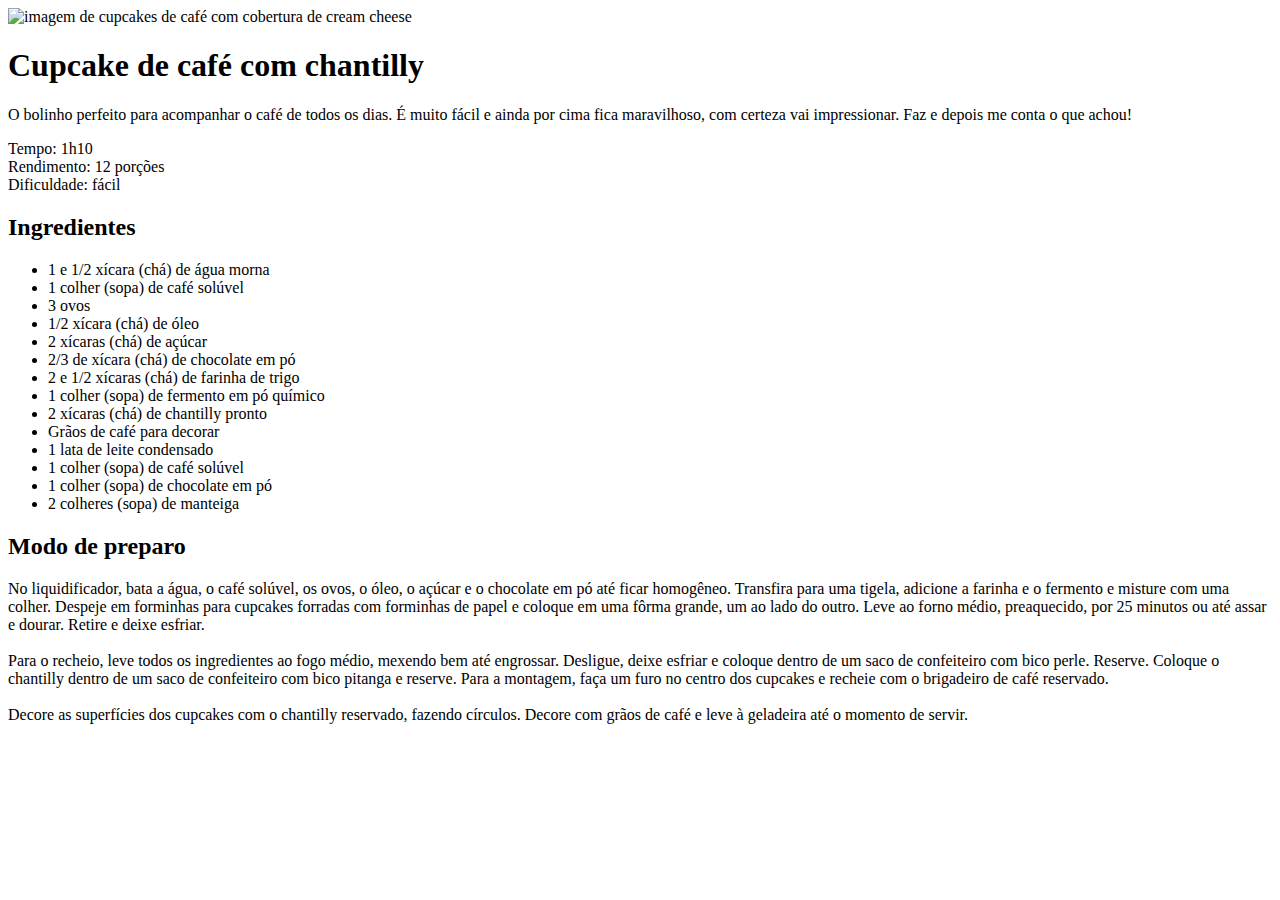
==== index.html @ 445bb9af "alteração da pasta principal do projeto" ====
<!DOCTYPE html>
<html lang="pt-br">
<head>
    <meta charset="UTF-8">
    <meta name="viewport" content="width=device-width, initial-scale=1.0">
    <title>Página de Receita</title>
    <link rel="stylesheet" href="style.css">
</head>
<body>
    <div id="page">
        <img src="./assets/main-image.jpg" alt="imagem de cupcakes de café com cobertura de cream cheese">
        <main>
            <section id="about">
                <h1>Cupcake de café com chantilly</h1>

                <p>
                    O bolinho perfeito para acompanhar o café de todos os dias. É muito fácil e ainda por cima fica
                    maravilhoso, com certeza vai impressionar. Faz e depois me conta o que achou!
                </p>

                <p>
                    Tempo: 1h10 <br>
                    Rendimento: 12 porções <br>
                    Dificuldade: fácil
                </p>
            </section>
            <section id="ingredients">
                <h2>Ingredientes</h2>

                <ul>
                    <li>1 e 1/2 xícara (chá) de água morna</li>
                    <li>1 colher (sopa) de café solúvel</li>
                    <li>3 ovos</li>
                    <li>1/2 xícara (chá) de óleo</li>
                    <li>2 xícaras (chá) de açúcar</li>
                    <li>2/3 de xícara (chá) de chocolate em pó</li>
                    <li>2 e 1/2 xícaras (chá) de farinha de trigo</li>
                    <li>1 colher (sopa) de fermento em pó químico</li>
                    <li>2 xícaras (chá) de chantilly pronto</li>
                    <li>Grãos de café para decorar</li>
                    <li>1 lata de leite condensado</li>
                    <li>1 colher (sopa) de café solúvel</li>
                    <li>1 colher (sopa) de chocolate em pó</li>
                    <li>2 colheres (sopa) de manteiga</li>
                </ul>
            </section>
            <section id="preparation">
                <h2>Modo de preparo</h2>

                <p>
                    No liquidificador, bata a água, o café solúvel, os ovos, o óleo, o açúcar e o chocolate em pó até
                    ficar homogêneo. Transfira para uma tigela, adicione a farinha e o fermento e misture com uma
                    colher. Despeje em forminhas para cupcakes forradas com forminhas de papel e coloque em uma fôrma
                    grande, um ao lado do outro. Leve ao forno médio, preaquecido, por 25 minutos ou até assar e dourar.
                    Retire e deixe esfriar.
                    <br><br>
                    Para o recheio, leve todos os ingredientes ao fogo médio, mexendo bem até engrossar. Desligue, deixe
                    esfriar e coloque dentro de um saco de confeiteiro com bico perle. Reserve. Coloque o chantilly
                    dentro de um saco de confeiteiro com bico pitanga e reserve.
                    Para a montagem, faça um furo no centro dos cupcakes e recheie com o brigadeiro de café reservado.
                    <br><br>
                    Decore as superfícies dos cupcakes com o chantilly reservado, fazendo círculos. Decore com grãos de
                    café e leve à geladeira até o momento de servir.
                </p>

            </section>
        </main>
    </div>
</body>
</html>
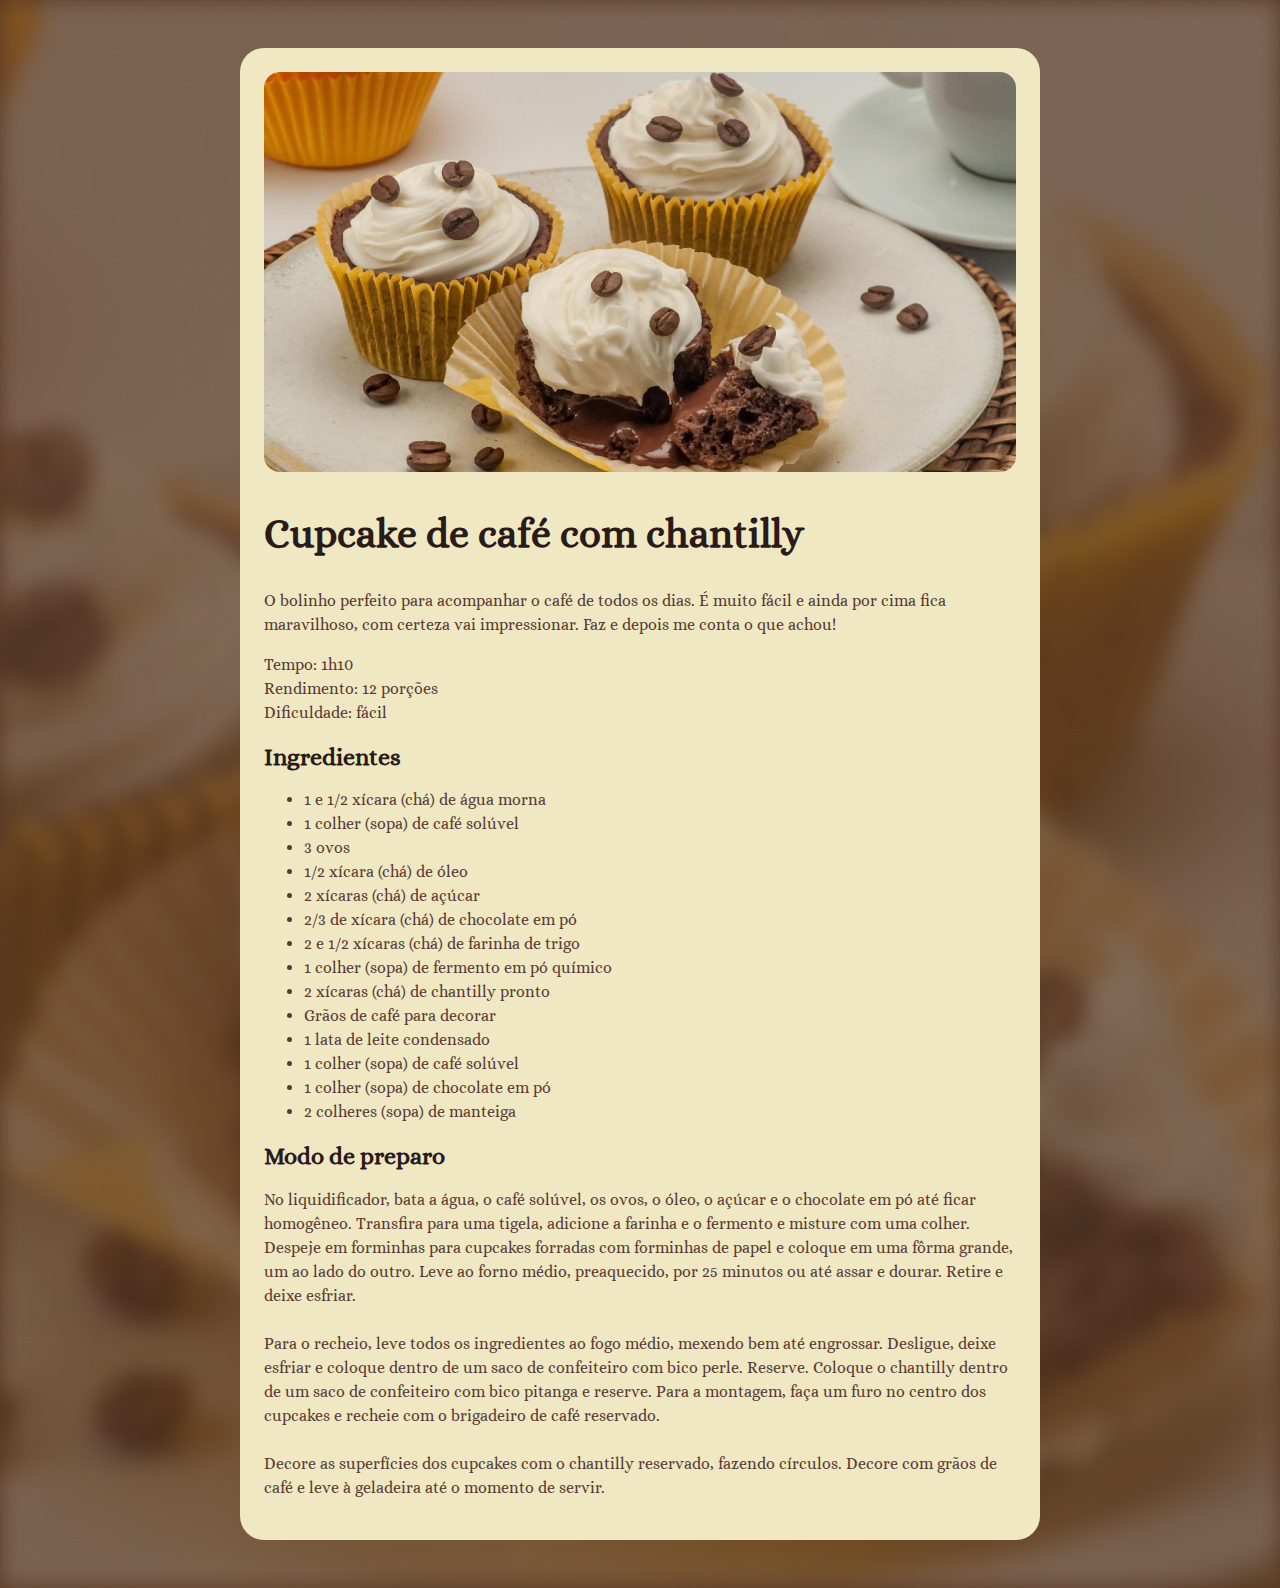
==== commit 846301ad: "trabalhando as fontes" ====
--- a/index.html
+++ b/index.html
@@ -1,10 +1,13 @@
 <!DOCTYPE html>
 <html lang="pt-br">
 <head>
+    <link rel="preconnect" href="https://fonts.googleapis.com">
+    <link rel="preconnect" href="https://fonts.gstatic.com" crossorigin>
     <meta charset="UTF-8">
     <meta name="viewport" content="width=device-width, initial-scale=1.0">
     <title>Página de Receita</title>
     <link rel="stylesheet" href="style.css">
+    <link href="https://fonts.googleapis.com/css2?family=Alice&display=swap" rel="stylesheet">
 </head>
 <body>
     <div id="page">
--- a/style.css
+++ b/style.css
@@ -0,0 +1,38 @@
+:root {
+    font-family: "Alice", serif;
+    line-height: 150%;
+    color: #573A37;
+}
+
+body {
+    background-image: url(./assets/bg-image.jpg);
+    background-size: cover;
+}
+
+#page {
+    box-sizing: border-box;
+    width: 800px;
+    padding: 24px;
+    background-color: #F0E8C2;
+    border-radius: 24px;
+    margin: 48px auto;
+
+}
+
+img {
+    border-radius: 16px;
+}
+
+h1 {
+    line-height: 140%;
+    font-size: 40px;
+}
+
+h2 {
+    font-size: 24px;
+}
+
+h1, h2 {
+    color: #291B1A;
+}
+
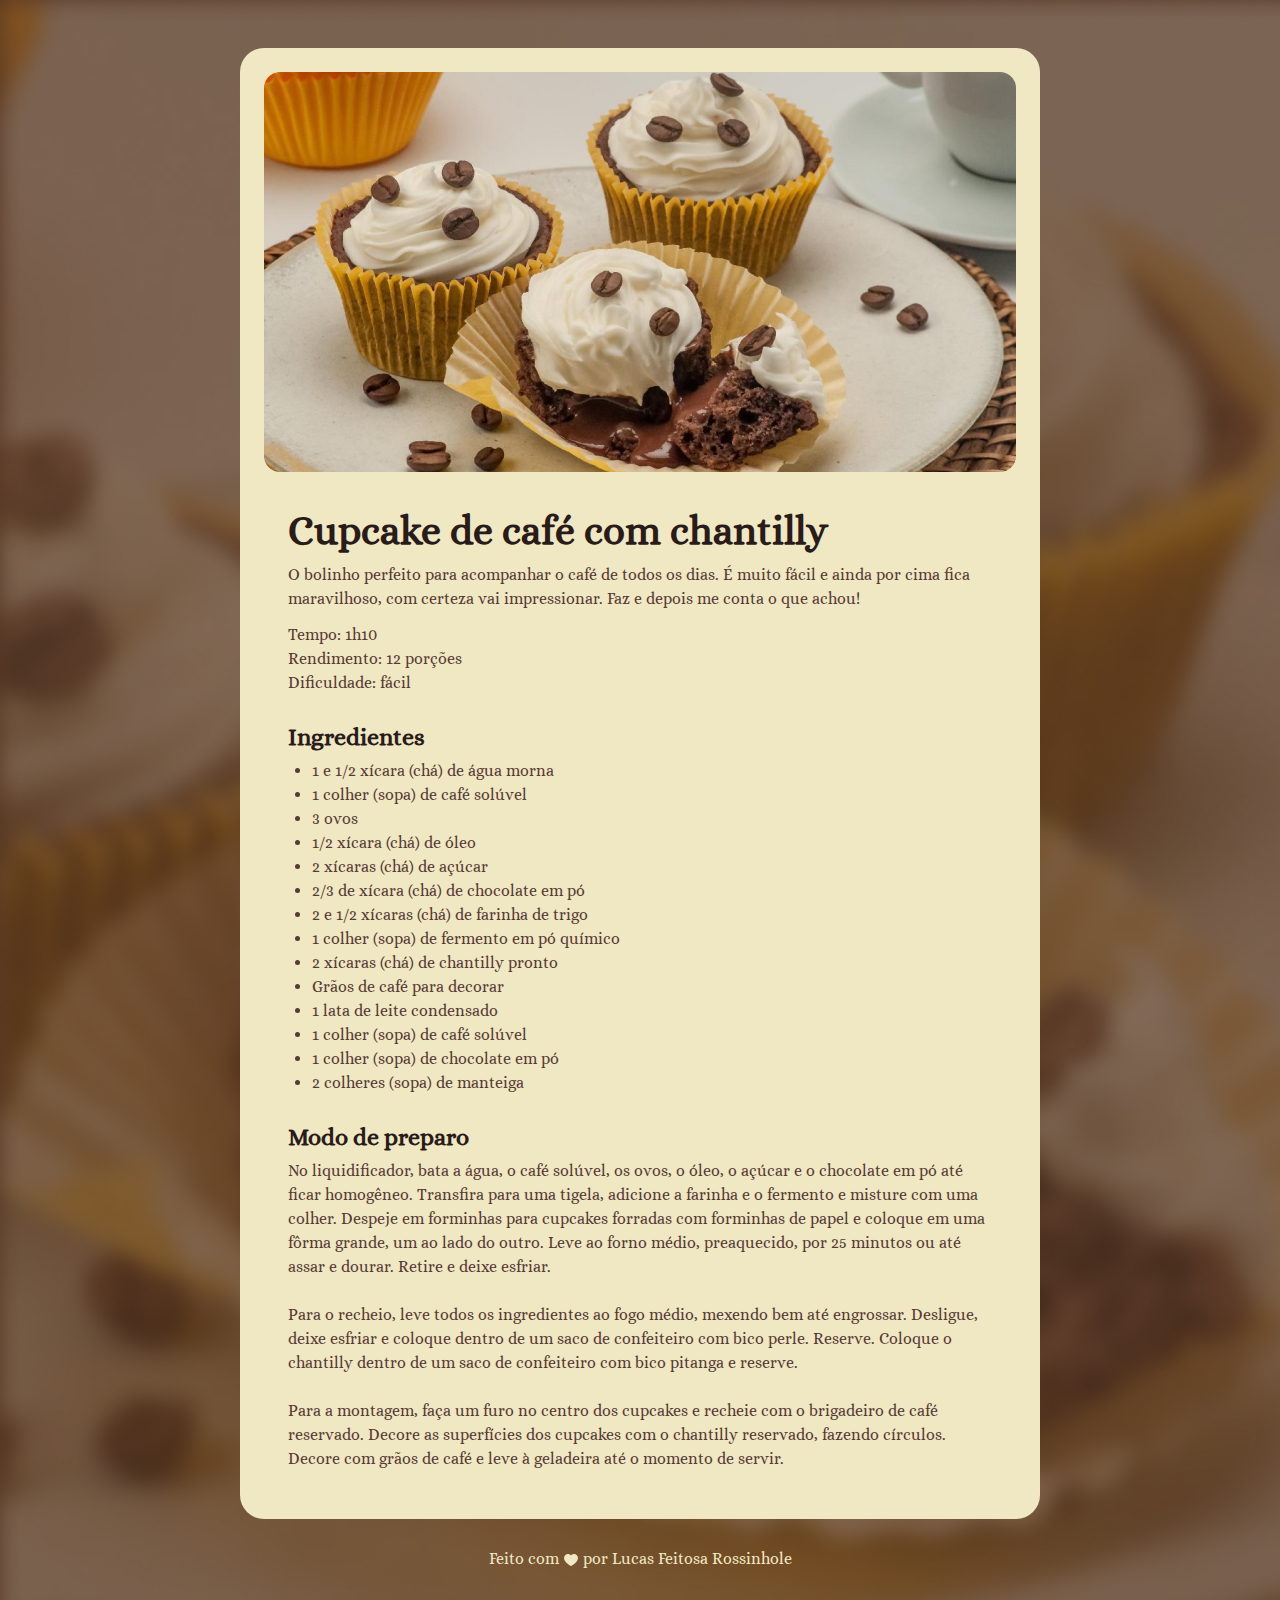
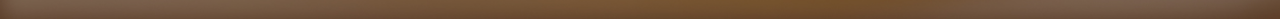
==== commit c2025dcf: "adicionando footer" ====
--- a/index.html
+++ b/index.html
@@ -60,14 +60,19 @@
                     Para o recheio, leve todos os ingredientes ao fogo médio, mexendo bem até engrossar. Desligue, deixe
                     esfriar e coloque dentro de um saco de confeiteiro com bico perle. Reserve. Coloque o chantilly
                     dentro de um saco de confeiteiro com bico pitanga e reserve.
-                    Para a montagem, faça um furo no centro dos cupcakes e recheie com o brigadeiro de café reservado.
                     <br><br>
-                    Decore as superfícies dos cupcakes com o chantilly reservado, fazendo círculos. Decore com grãos de
+                    Para a montagem, faça um furo no centro dos cupcakes e recheie com o brigadeiro de café reservado. Decore as superfícies dos cupcakes com o chantilly reservado, fazendo círculos. Decore com grãos de
                     café e leve à geladeira até o momento de servir.
                 </p>
 
             </section>
         </main>
     </div>
+
+    <footer>
+        Feito com 
+        <img src="./assets/heart.svg" alt="imagem de um coração amarelo">
+        por Lucas Feitosa Rossinhole
+    </footer>
 </body>
 </html>--- a/style.css
+++ b/style.css
@@ -1,6 +1,11 @@
+* {
+    margin: 0;
+    padding: 0;
+}
+
 :root {
     font-family: "Alice", serif;
-    line-height: 150%;
+    line-height: 150%; /* Inseri no h1 e h2 também, pois não funcionou neles colocando por aqui*/
     color: #573A37;
 }
 
@@ -15,7 +20,7 @@
     padding: 24px;
     background-color: #F0E8C2;
     border-radius: 24px;
-    margin: 48px auto;
+    margin: 48px auto 28px;
 
 }
 
@@ -23,16 +28,44 @@
     border-radius: 16px;
 }
 
+main {
+    padding: 24px;
+}
+
+section + section {
+    margin-top: 24px;
+}
+
+#about p + p {
+    margin-top: 12px;
+}
+
 h1 {
     line-height: 140%;
     font-size: 40px;
+    line-height: 140%;
 }
 
 h2 {
     font-size: 24px;
+    line-height: 150%;
 }
 
 h1, h2 {
     color: #291B1A;
+    margin-bottom: 4px;
 }
 
+ul {
+    padding-left: 24px;
+}
+
+footer {
+    color: #F0E8C2;
+    text-align: center;
+    padding-bottom: 48px;
+}
+
+footer img {
+    vertical-align: middle;
+}